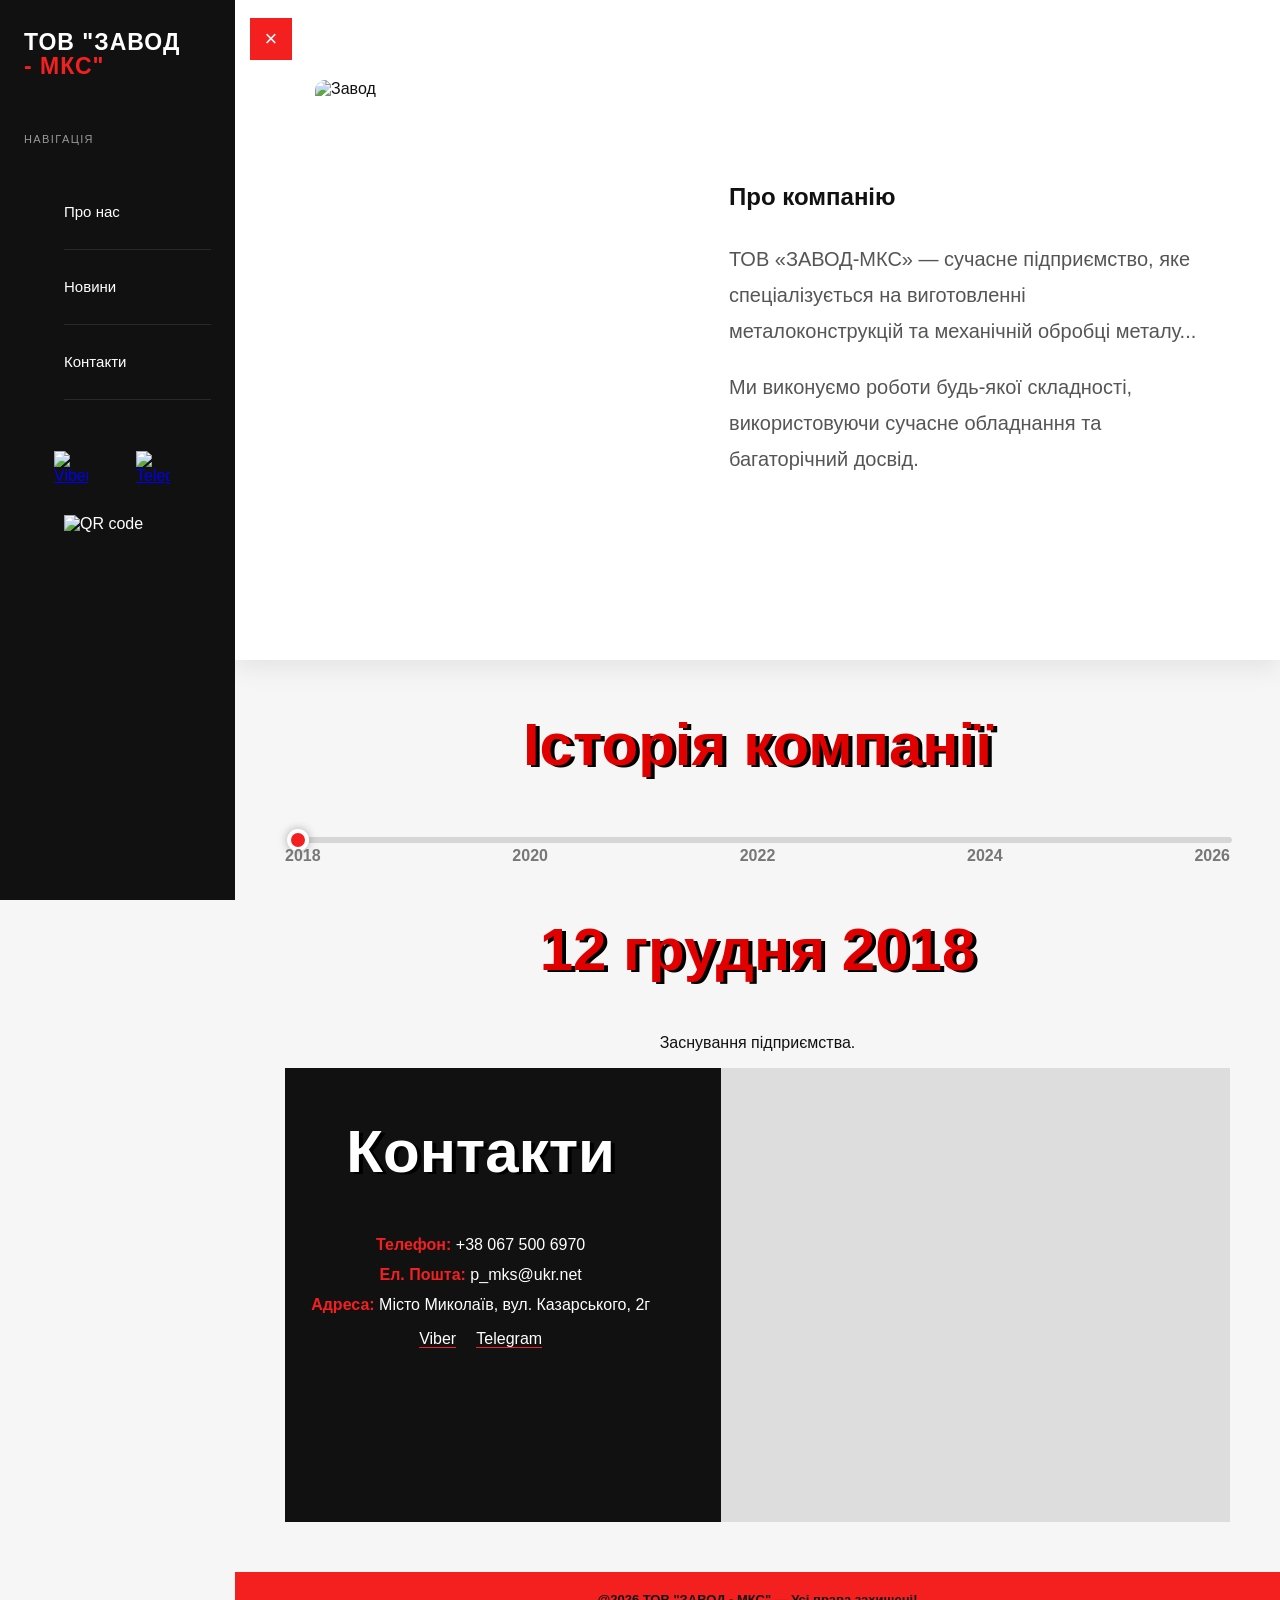
==== aboutus.html @ 64f606a2 "Add files via upload" ====
<!doctype html>
<html lang="uk">
<head>
  <meta charset="utf-8" />
  <link rel="stylesheet" href="./aboutus.css">
  <meta name="viewport" content="width=device-width, initial-scale=1">
<meta name="description" content="ТОВ «ЗАВОД-МКС» — виробник металоконструкцій у Миколаєві. Проєктування, виготовлення та монтаж металоконструкцій, лазерне різання, гнуття металу, токарні, фрезерні та зварювальні роботи.">
  <link rel="icon" href="./image/favicon.ico" type="image/x-icon">
    <title>ТОВ "ЗАВОД-МКС" - Про нас | Про нашу компанію | Послуги металургічного заводу | Миколаївський завод</title>
     </head>
    <body class="menu-closed">
  <button
    class="menu-toggle"
    type="button"
    aria-label="Відкрити меню"
    aria-expanded="false"
  >
    ☰
  </button>

  <aside class="sidebar">
    <div class="logo">
      ТОВ "ЗАВОД <br />
      <span>- МКС"</span>
    </div>

    <div class="side-title">Навігація</div>

    <nav>
      <ul>
      <a target="_blank" href="./aboutus.html">Про нас</a>
      <a target="_blank" href="./news.html">Новини</a>
      <a href="#contacts">Контакти</a>
      </ul>
    </nav>
    <div class="sidebar-social">

   <a href="viber://add?number=380675006970" class="viber-button" target="_blank">
        <img src="https://cdn-icons-png.flaticon.com/512/3938/3938039.png" alt="Viber">
    </a>

    <a target="_blank" href="https://t.me/p_mks1">
        <img src="https://upload.wikimedia.org/wikipedia/commons/thumb/8/83/Telegram_2019_Logo.svg/960px-Telegram_2019_Logo.svg.png" alt="Telegram">
    </a>

    


</div>
<a class="QRcode"><img width="100px" src="./image/favicon.svg" alt="QR code"></a>
  </aside>
  <main>
      <section class="about-company">
    <img src="./image/photo_2026-06-26_18-58-12.jpg" alt="Завод">

    
    <div class="about-text">
        <h1>Про компанію</h1>

        <p>
            ТОВ «ЗАВОД-МКС» — сучасне підприємство,
            яке спеціалізується на виготовленні
            металоконструкцій та механічній обробці металу...
        </p>

        <p>
            Ми виконуємо роботи будь-якої складності,
            використовуючи сучасне обладнання та багаторічний досвід.
        </p>
    </div>
</section>

<section class="timeline">

   <h2>Історія компанії</h2>

<input type="range"
       id="timeline"
       min="0"
       max="4"
       value="0">

<div class="years">
    <span>2018</span>
    <span>2020</span>
    <span>2022</span>
    <span>2024</span>
    <span>2026</span>
</div>

<div id="history"></div>
       <section class="contacts" id="contacts">
      <div>
        <h2>Контакти</h2>   

        <div class="contact-list">
          <p><b>Телефон: </b><a style="text-decoration: none;" href="tel:+380675006970"> +38 067 500 6970</a></p>
          <p><b>Ел. Пошта: </b><a style="text-decoration: none;" href="mailto:p_mks@ukr.net">p_mks@ukr.net</a></p>
          <p><b>Адреса: </b><a style="text-decoration: none;" href="https://maps.app.goo.gl/kvUd4vsqKeRuADbv7"> Місто Миколаїв, вул. Казарського, 2г</a></p>
        </div>

        <p class="social">
          <a style="text-decoration: none;" href="#"></a>
          <a style="text-decoration: none;" href="viber://add?number=380675006970">Viber</a>
          <a style="text-decoration: none;" target="_blank" href="https://t.me/p_mks1">Telegram</a>
        </p>
      </div>

      <div class="map">
      <iframe src="https://www.google.com/maps/embed?pb=!1m18!1m12!1m3!1d2721.8354422078733!2d32.0556218!3d46.98456669999999!2m3!1f0!2f0!3f0!3m2!1i1024!2i768!4f13.1!3m3!1m2!1s0x40c5cb7e267bd727%3A0x16fc075659469d94!2z0KLQntCSICLQl9CQ0JLQntCUIC0g0JzQmtChIg!5e0!3m2!1sru!2sua!4v1783364056772!5m2!1sru!2sua" width="600" height="450" style="border:0;" allowfullscreen="" loading="lazy" referrerpolicy="strict-origin-when-cross-origin"></iframe>
      </div>
    </section>
</main>
 <footer>
    <div class="Logo"> 
   @2026 ТОВ "ЗАВОД - МКС" — Усі права захищені!
    </div>
  </footer>
<script>
    const toggle = document.querySelector(".menu-toggle");
    const menuLinks = document.querySelectorAll("nav a");

    function isMobile() {
      return window.innerWidth <= 800;
    }

    function updateMenuButton() {
      const isClosed = document.body.classList.contains("menu-closed");

      toggle.textContent = isClosed ? "☰" : "×";
      toggle.setAttribute("aria-expanded", String(!isClosed));
      toggle.setAttribute(
        "aria-label",
        isClosed ? "Відкрити меню" : "Закрити меню"
      );
    }

    function syncMenu() {
      if (isMobile()) {
        document.body.classList.add("menu-closed");
      } else {
        document.body.classList.remove("menu-closed");
      }

      updateMenuButton();
    }

    toggle.addEventListener("click", () => {
      document.body.classList.toggle("menu-closed");
      updateMenuButton();
    });

    menuLinks.forEach((link) => {
      link.addEventListener("click", () => {
        if (isMobile()) {
          document.body.classList.add("menu-closed");
          updateMenuButton();
        }
      });
    });

    window.addEventListener("resize", syncMenu);

    syncMenu();

/*TIMELINE*/
   const history = [
{
    year:"12 грудня 2018",
    text:"Заснування підприємства."
},
{
    year:"2020",
    text:"Відкриття нового виробничого цеху."
},
{
    year:"2022",
    text:"Закуплено нове обладнання."
},
{
    year:"2024",
    text:"Розширення виробництва."
},
{
    year:"2026",
    text:"Запуск лазерного комплексу."
}];

const slider = document.getElementById("timeline");
const block = document.getElementById("history");

function update(){
    const item = history[slider.value];

    block.innerHTML = `
        <h2>${item.year}</h2>
        <p>${item.text}</p>
    `;
}

slider.addEventListener("input", update);

update();

/*ANIMATION*/
function update(){

    const item = history[slider.value];

    block.classList.remove("show");

    setTimeout(()=>{
        block.innerHTML=`
            <h2>${item.year}</h2>
            <p>${item.text}</p>
        `;
        block.classList.add("show");
    },150);

    
}


  </script>
    </body>
---- aboutus.css ----
:root {
  --orange: #f42020;
  --black: #111;
  --white: #fff;
  --line: #e8e8e8;
  --sidebar-width: 235px;
}
* {
  box-sizing: border-box;
}

html {
  scroll-behavior: smooth;
}


body {
  margin: 0;
  font-family: Arial, Helvetica, sans-serif;
  color: var(--black);
  background: #f6f6f6;
  overflow-x: hidden;
}

.sidebar {
  position: fixed;
  z-index: 4;
  top: 0;
  left: 0;
  display: flex;
  flex-direction: column;
  width: var(--sidebar-width);
  height: 100vh;
  padding: 30px 24px;
  color: var(--white);
  background: var(--black);
  transition: transform 0.3s ease;
}

.logo {
  font-size: 23px;
  font-weight: 900;
  line-height: 1.05;
  letter-spacing: 1px;
}

.logo span {
  color: var(--orange);
}

.side-title {
  margin: 55px 0 14px;
  color: #999;
  font-size: 11px;
  letter-spacing: 1.4px;
  text-transform: uppercase;
}

nav a {
  display: block;
  padding: 12px 0;
  color: var(--white);
  font-size: 15px;
  line-height: 50px;
  text-decoration: none;
  border-bottom: 1px solid #292929;
}

nav a:hover {
  color: var(--orange);
}

.side-foot {
  margin-top: auto;
  color: #999;
  font-size: 12px;
  line-height: 1.5;
}

.sidebar-social {
  display: flex;
  gap: 18px;
  margin-top: 35px;
}

.sidebar-social img {
  display: flex;
  margin-left: 30px;
  width: 34px;
  height: 34px;
  transition: .3s;
}

.QRcode {
  margin: 30px 0 0 40px;
}

.sidebar-social img:hover {
  transform: scale(1.15);
}
/* Menu button */

.menu-toggle {
  position: fixed;
  z-index: 10;
  top: 18px;
  left: 250px;
  width: 42px;
  height: 42px;
  color: var(--white);
  font-size: 22px;
  cursor: pointer;
  background: var(--orange);
  border: 0;
  transition: left 0.3s ease;
}
main,
footer {
    margin-left: var(--sidebar-width);
    transition: margin-left .3s ease;
}

body.menu-closed main,
body.menu-closed footer {
    margin-left: 0;
}

body.menu-closed .sidebar {
  transform: translateX(calc(-100% - 5px));
}
body.menu-closed .menu-toggle {
  left: 15px;
}

/* Про нас */

.about-company{
    display:flex;
    align-items:center;
    gap:60px;
    padding:80px;
    background:#fff;
    box-shadow:0 8px 25px rgba(0,0,0,.08);
}

.about-company img{
    width:40%;
    height:500px;
    object-fit:cover;
    border-radius:10px;
}

.about-text{
    flex:1;
}

.about-text h1{
    margin-bottom:30px;
}

.about-text p{
    font-size:20px;
    line-height:1.8;
    color:#555;
}

/* ===== History ===== */

.history{
    margin-top:80px;
}

.history h2{
  
    text-align:center;
    margin-bottom:50px;
    font-size:50px;
}

/* Ползунок */

.timeline{
    margin:50px 50px 50px 50px;
    text-align:center;
}


.timeline h2 {
    color: rgb(224, 0, 0);
    font-size: 60px;
      text-shadow: 4px 2px 0px rgb(0, 0, 0)
}

.timeline input[type=range]{
    width:100%;
    appearance:none;
    height:6px;
    background:#d6d6d6;
    border-radius:20px;
    outline:none;
    cursor:pointer;
}

/* Chrome */

.timeline input[type=range]::-webkit-slider-thumb{
    appearance:none;
    width:22px;
    height:22px;
    border-radius:50%;
    background:#f42020;
    border:4px solid #fff;
    box-shadow:0 0 10px rgba(0,0,0,.3);
    transition:.25s;
}

.timeline input[type=range]::-webkit-slider-thumb:hover{
    transform:scale(1.2);
}

/* Firefox */

.timeline input[type=range]::-moz-range-thumb{
    width:22px;
    height:22px;
    border:none;
    border-radius:50%;
    background:#f42020;
    
}


/* Года */

.years{
    display:flex;
    justify-content:space-between;
    margin-bottom:45px;
}

.years span{
    font-weight:700;
    color:#777;
    transition:.3s;
}

.years span.active{
    color:#f42020;
    transform:scale(1.15);
}


/* Карточка */

.history-card{
    display:flex;
    gap:40px;
    align-items:center;
    background:#fff;
    border-left:6px solid #f42020;
    padding:35px;
    box-shadow:0 8px 25px rgba(0,0,0,.08);
    border-radius:8px;
}

.history-card img{
    width:320px;
    height:220px;
    object-fit:cover;
    border-radius:8px;
}

.history-content{
    flex:1;
}

.history-content h3{
    margin:0 0 15px;
    color:#f42020;
    font-size:34px;
}

.history-content p{
    margin:0;
    color:#555;
    font-size:18px;
    line-height:1.8;
}


/* Timeline animation */

.history-card{
    animation:fade .35s ease;
}

#history{
    margin-top:50px;
    animation: fadeUp .4s ease;
}

@keyframes fadeUp{
    from{
        opacity:0;
        transform:translateY(30px);
    }
    to{
        opacity:1;
        transform:translateY(0);
    }
    
}
#history{
    opacity:0;
    transform:translateY(20px);
    transition:.35s;
}

#history.show{
    opacity:1;
    transform:translateY(0);
}
input[type=range]::-webkit-slider-thumb{
    transition:.25s;
}

input[type=range]::-webkit-slider-thumb:hover{
    transform:scale(1.25);
}

input[type=range]:active::-webkit-slider-thumb{
    transform:scale(1.5);
}
/*CONTACTS*/

.contacts{
    display: grid;
  grid-template-columns: 1fr 1.3fr;
  gap: 45px;
  color: var(--white);
  background: var(--black);
}

.contacts h2 {
  color: var(--white);
}

.contact-list p {
  margin: 12px 0;
  color: #ddd;
  ;
}

.contact-list a:hover {
  color: rgb(218, 13, 13)
}

.contact-list b {
  color: var(--orange);
}

.contact-list a {
  text-decoration: none;
  color: white;
  transition: color 0.4s ease-in-out
}

.social a {
  margin-right: 16px;
  color: var(--white);
  text-decoration: none;
  border-bottom: 1px solid var(--orange);
  color: white;
  transition: color 0.3s ease-in-out;
}

.social a:hover {
  color: rgb(38, 0, 255);
}

.map {
  min-height: 330px;
  background: #ddd;
}

.map iframe {
  width: 100%;
  min-height: 330px;
  border: 0;
  filter: grayscale(1) contrast(1.1);
}

/*  MOBILE  */

@media(max-width:800px){

.contacts{
    grid-template-columns:1fr;
    padding:45px 20px;
}

.contacts h2{
    font-size:30px;
    
}

.contact-list p{
    font-size:17px;
}

.social{
    display:flex;
    justify-content:center;
    gap:20px;
    flex-wrap:wrap;
}

.map iframe{
    min-height:280px;
}

}
/* Footer */

footer {
  display: flex;
  font-size: 13px;
  font-weight: 700;
  background: var(--orange);
  align-items: center;
  flex-direction: column;
  justify-content: center;
  gap: 10px;
  padding: 20px;
}



/* Mobile */

@media(max-width:800px){

.about{
    padding:50px 20px;
}

.about-info{
    flex-direction:column;
}

.about-info img{
    width:100%;
    height:260px;
}

.about-text h1{
    text-align:center;
    font-size:36px;
}

.about-text p{
    font-size:17px;
}

.history-card{
    flex-direction:column;
    padding:20px;
}

.history-card img{
    width:100%;
    height:220px;
}

.history-content h3{
    text-align:center;
    font-size:28px;
}

.history-content p{
    font-size:17px;
}

.years span{
    font-size:12px;
}}
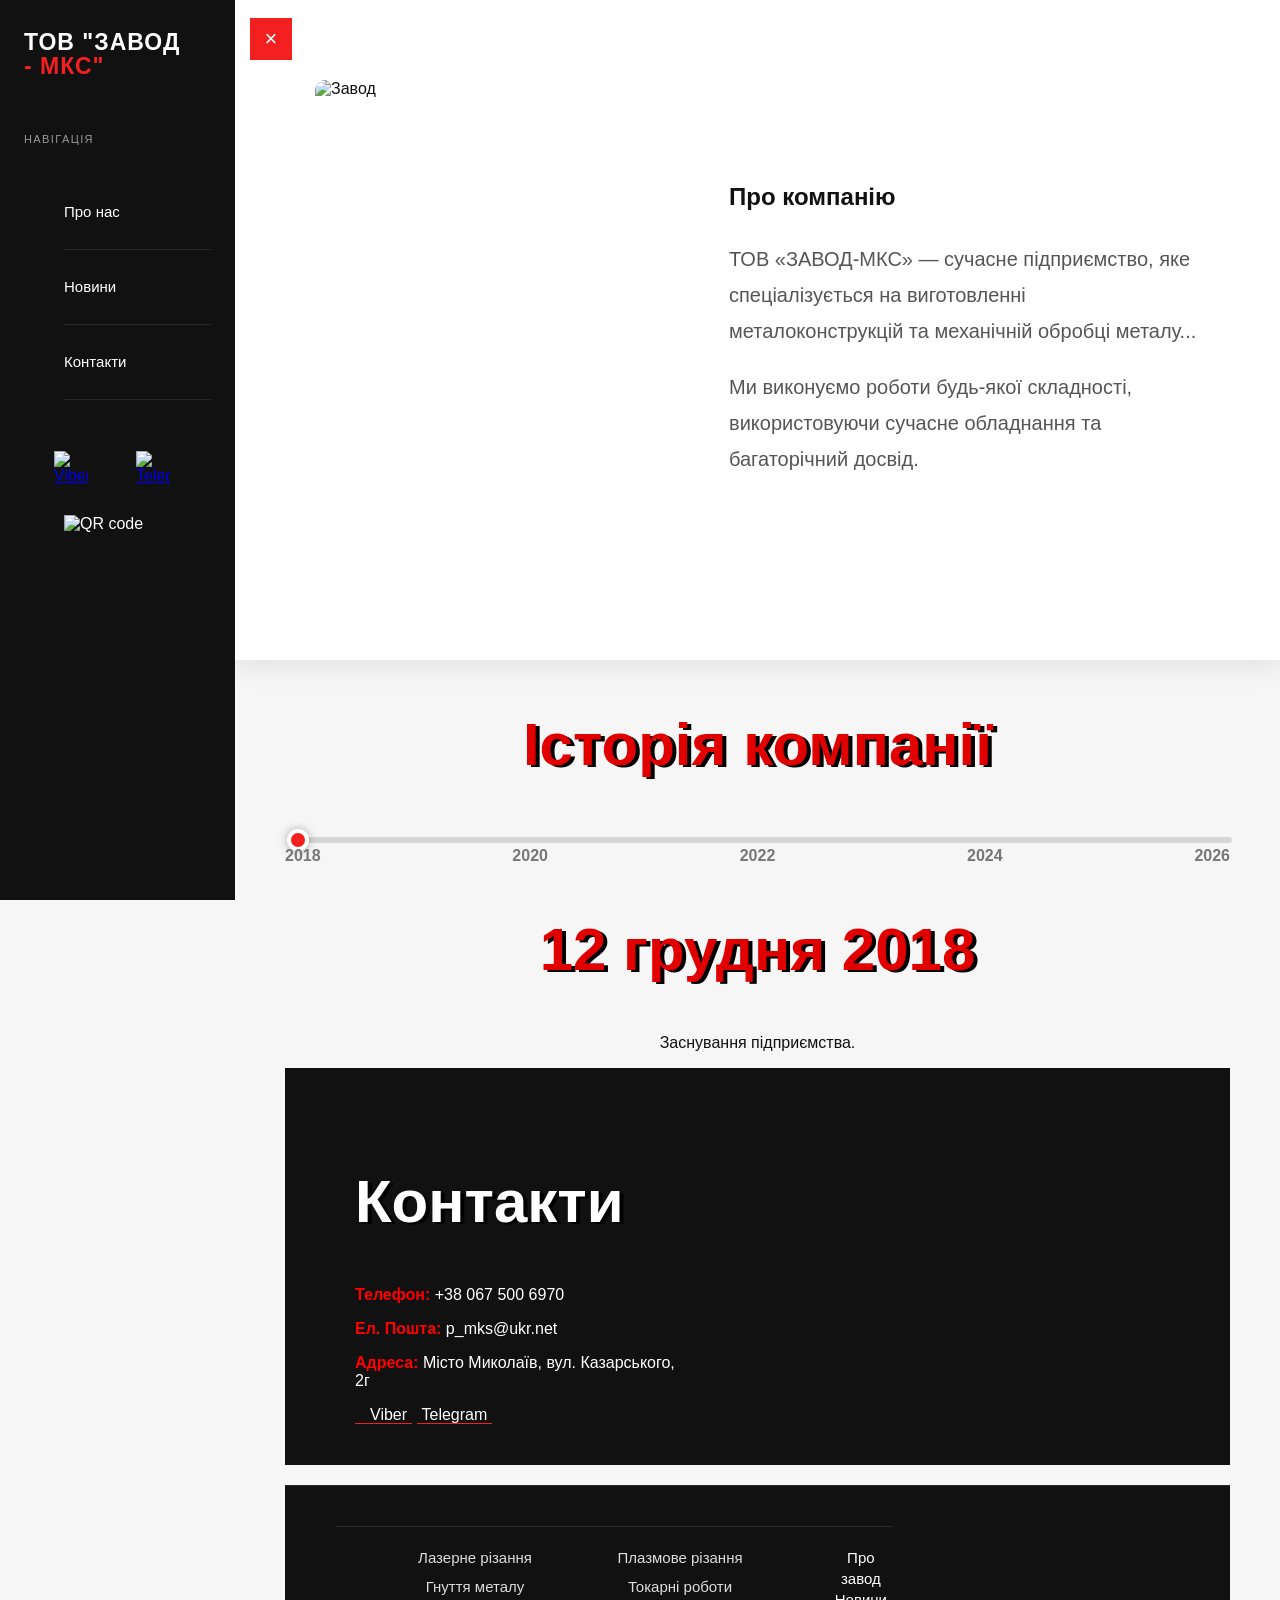
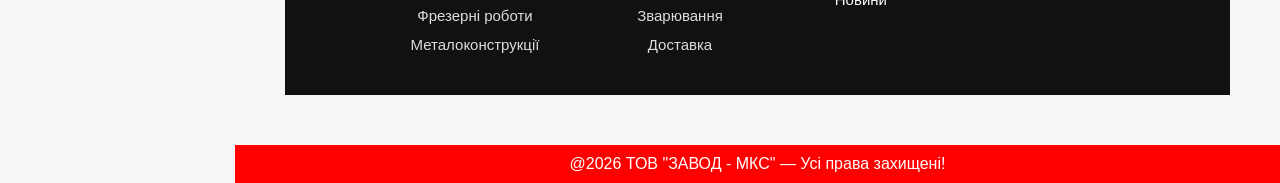
==== commit 1e5ed16d: "Add files via upload" ====
--- a/aboutus.html
+++ b/aboutus.html
@@ -89,7 +89,7 @@
 </div>
 
 <div id="history"></div>
-       <section class="contacts" id="contacts">
+         <section class="contacts" id="contacts">
       <div>
         <h2>Контакти</h2>   
 
@@ -107,9 +107,44 @@
       </div>
 
       <div class="map">
-      <iframe src="https://www.google.com/maps/embed?pb=!1m18!1m12!1m3!1d2721.8354422078733!2d32.0556218!3d46.98456669999999!2m3!1f0!2f0!3f0!3m2!1i1024!2i768!4f13.1!3m3!1m2!1s0x40c5cb7e267bd727%3A0x16fc075659469d94!2z0KLQntCSICLQl9CQ0JLQntCUIC0g0JzQmtChIg!5e0!3m2!1sru!2sua!4v1783364056772!5m2!1sru!2sua" width="600" height="450" style="border:0;" allowfullscreen="" loading="lazy" referrerpolicy="strict-origin-when-cross-origin"></iframe>
+       <iframe src="https://www.google.com/maps/embed?pb=!1m18!1m12!1m3!1d2721.8354422078733!2d32.0556218!3d46.98456669999999!2m3!1f0!2f0!3f0!3m2!1i1024!2i768!4f13.1!3m3!1m2!1s0x40c5cb7e267bd727%3A0x16fc075659469d94!2z0KLQntCSICLQl9CQ0JLQntCUIC0g0JzQmtChIg!5e0!3m2!1sru!2sua!4v1783364056772!5m2!1sru!2sua" 
+       width="600" 
+       height="450"
+        style="border:0;"
+         allowfullscreen="" 
+         loading="lazy" 
+         referrerpolicy="strict-origin-when-cross-origin">
+        </iframe>
       </div>
-    </section>
+      </section>
+      <div class="footer-production">
+     <div>
+    <ul>
+        <div class="footer-production">
+
+    <div>
+
+        <ul class="footer-list">
+            <li>Лазерне різання</li>
+            <li>Плазмове різання</li>
+            <li>Гнуття металу</li>
+            <li>Токарні роботи</li>
+            <li>Фрезерні роботи</li>
+            <li>Зварювання</li>
+            <li>Металоконструкції</li>
+            <li>Доставка</li>
+        </ul>
+    </div>
+
+    <div>
+
+        <ul class="footer-list-links">
+            <li><a href="./aboutus.html">Про завод</a></li>
+            <li><a href="./news.html">Новини</a></li>
+        </ul>
+    </div>
+
+</div>
 </main>
  <footer>
     <div class="Logo"> 
--- a/aboutus.css
+++ b/aboutus.css
@@ -331,77 +331,235 @@
 input[type=range]:active::-webkit-slider-thumb{
     transform:scale(1.5);
 }
+
 /*CONTACTS*/
 
+footer{
+    background:#111;
+    color:#fff;
+}
+
 .contacts{
-    display: grid;
-  grid-template-columns: 1fr 1.3fr;
-  gap: 45px;
-  color: var(--white);
-  background: var(--black);
+    display:grid;
+    grid-template-columns:320px 1fr;
+    gap:35px;
+    padding:50px 70px 25px;
+    background:#111;
+    color:#fff;
+    text-align:left;
+
+}
+.contacts a{
+  text-decoration:none;
+  color:#ffffff;
+}
+
+.contact-list b {
+  color: rgb(255, 0, 0);
+}
+
+.contact-list a {
+  color: #fff;
+   transition: color .3s ease-in-out;
+}
+
+.contact-list a:hover{
+  color:red;
 }
 
 .contacts h2 {
-  color: var(--white);
-}
-
-.contact-list p {
-  margin: 12px 0;
-  color: #ddd;
-  ;
-}
-
-.contact-list a:hover {
-  color: rgb(218, 13, 13)
-}
-
-.contact-list b {
-  color: var(--orange);
-}
-
-.contact-list a {
-  text-decoration: none;
-  color: white;
-  transition: color 0.4s ease-in-out
+    color: #fff;
 }
 
 .social a {
-  margin-right: 16px;
-  color: var(--white);
+  color: #fff;
   text-decoration: none;
   border-bottom: 1px solid var(--orange);
-  color: white;
+  gap: 0 10px;
   transition: color 0.3s ease-in-out;
+  padding: 0 5px;
 }
 
 .social a:hover {
   color: rgb(38, 0, 255);
 }
 
-.map {
-  min-height: 330px;
-  background: #ddd;
-}
-
-.map iframe {
-  width: 100%;
-  min-height: 330px;
-  border: 0;
-  filter: grayscale(1) contrast(1.1);
-}
+.map{
+    min-height:220px;
+}
+
+.map iframe{
+    width:100%;
+    height:220px;
+    min-height:220px;
+}
+
+.footer-production{
+    grid-column:1/-1;
+
+     background:#111;
+    color:#fff;
+
+    display:grid;
+    grid-template-columns:2fr 1fr;
+    gap:60px;
+
+    margin-top:20px;
+    padding-top:20px;
+    padding-left:50px;
+    padding-bottom:20px;
+    border-top:1px solid #2b2b2b;
+}
+
+.footer-production h3{
+    margin:0 0 10px;
+    font-size:22px;
+}
+
+.footer-production ul{
+    margin:0;
+    padding:0;
+    list-style:none;
+}
+
+.footer-list{
+    display:grid;
+    grid-template-columns:repeat(2,minmax(180px,1fr));
+    gap:8px 25px;
+    color:#747474;
+}
+
+.footer-production li{
+    color:#ddd;
+    font-size:15px;
+    line-height:1.4;
+    
+}
+
+.footer-production a{
+    color:#ddd;
+    text-decoration:none;
+}
+
+.footer-production a{
+    color:#fff;
+    text-decoration:none;
+    transition:.3s;
+}
+
+.footer-production a:visited{
+    color:#fff;
+}
+
+.footer-production a:hover{
+    color:var(--orange);
+}
+
+.footer-production a:hover{
+    color:var(--orange);
+}
+
+footer {
+  background: #ff0000;
+  color: #fff;
+  display: flex;
+  justify-content: center;
+  align-items: center;
+  padding: 10px 0 10px 0;
+}
+
 
 /*  MOBILE  */
 
-@media(max-width:800px){
+@media (max-width:768px){
+
+main{
+    margin-left:0;
+}
+
+/* Про компанию */
+
+.about-company{
+    display:flex;
+    flex-direction:column;
+    padding:80px 20px 40px;
+    gap:30px;
+}
+
+.about-company img{
+    width:100%;
+    height:240px;
+    object-fit:cover;
+}
+
+.about-text{
+    text-align:center;
+}
+
+.about-text h1{
+    font-size:36px;
+}
+
+.about-text p{
+    font-size:17px;
+    line-height:1.7;
+}
+
+/* Таймлайн */
+
+.timeline{
+    padding:40px 20px;
+}
+
+.timeline h2{
+    font-size:34px;
+    text-align:center;
+    margin-bottom:35px;
+}
+
+#timeline{
+    width:100%;
+}
+
+.years{
+    display:flex;
+    justify-content:space-between;
+    margin-top:12px;
+}
+
+.years span{
+    font-size:12px;
+}
+
+#history{
+    margin-top:40px;
+    text-align:center;
+}
+
+#history h2{
+    font-size:42px;
+}
+
+#history p{
+    font-size:17px;
+    line-height:1.7;
+}
+
+/* Контакты */
 
 .contacts{
-    grid-template-columns:1fr;
-    padding:45px 20px;
+    display:flex;
+    flex-direction:column;
+    padding:40px 20px;
+    gap:30px;
 }
 
 .contacts h2{
-    font-size:30px;
-    
+    text-align:center;
+}
+
+.contact-list{
+    text-align:center;
 }
 
 .contact-list p{
@@ -416,71 +574,30 @@
 }
 
 .map iframe{
-    min-height:280px;
-}
-
-}
-/* Footer */
-
-footer {
-  display: flex;
-  font-size: 13px;
-  font-weight: 700;
-  background: var(--orange);
-  align-items: center;
-  flex-direction: column;
-  justify-content: center;
-  gap: 10px;
-  padding: 20px;
-}
-
-
-
-/* Mobile */
-
-@media(max-width:800px){
-
-.about{
-    padding:50px 20px;
-}
-
-.about-info{
-    flex-direction:column;
-}
-
-.about-info img{
     width:100%;
-    height:260px;
-}
-
-.about-text h1{
-    text-align:center;
-    font-size:36px;
-}
-
-.about-text p{
-    font-size:17px;
-}
-
-.history-card{
-    flex-direction:column;
-    padding:20px;
-}
-
-.history-card img{
-    width:100%;
-    height:220px;
-}
-
-.history-content h3{
-    text-align:center;
-    font-size:28px;
-}
-
-.history-content p{
-    font-size:17px;
-}
-
-.years span{
-    font-size:12px;
-}}+    height:280px;
+}
+
+/* Футер */
+
+footer{
+    text-align:center;
+    padding:18px;
+    font-size:13px;
+}
+
+/* Боковое меню */
+
+.sidebar{
+    width:230px;
+}
+
+.menu-toggle{
+    left:15px;
+}
+
+body:not(.menu-closed) .menu-toggle{
+    left:245px;
+}
+
+}
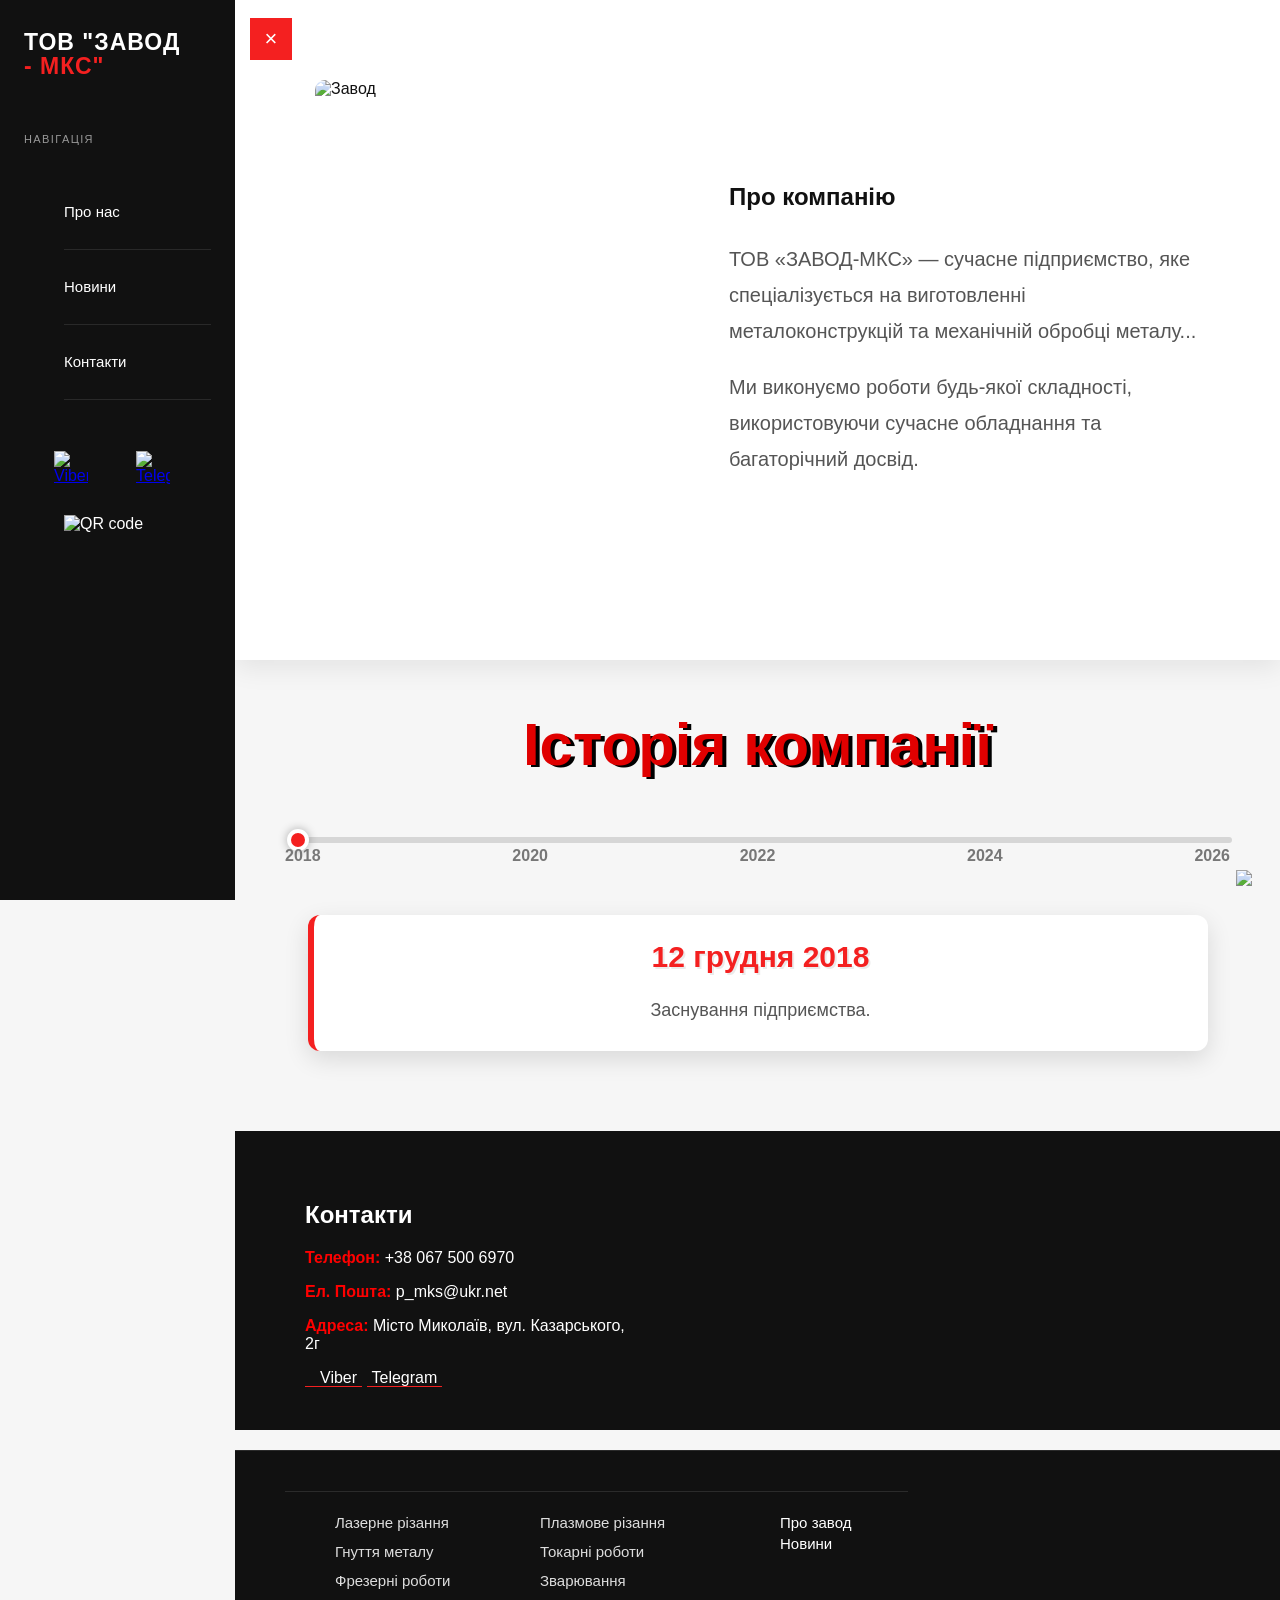
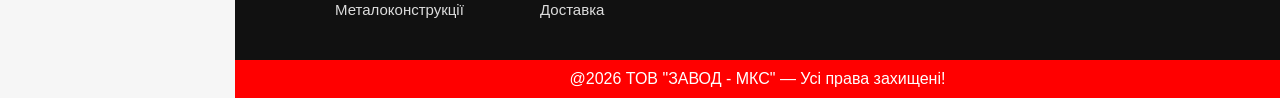
==== commit 5198ff66: "Add files via upload" ====
--- a/aboutus.html
+++ b/aboutus.html
@@ -87,9 +87,10 @@
     <span>2024</span>
     <span>2026</span>
 </div>
-
+</section>  
 <div id="history"></div>
          <section class="contacts" id="contacts">
+          
       <div>
         <h2>Контакти</h2>   
 
@@ -117,6 +118,7 @@
         </iframe>
       </div>
       </section>
+      
       <div class="footer-production">
      <div>
     <ul>
@@ -145,6 +147,7 @@
     </div>
 
 </div>
+  <a class="tell" href="tel:+380675006970"><img src="./image/tell.png"></a>
 </main>
  <footer>
     <div class="Logo"> 
--- a/aboutus.css
+++ b/aboutus.css
@@ -177,6 +177,48 @@
     font-size:50px;
 }
 
+/* Блок истории */
+
+#history{
+    max-width: 900px;
+    margin: 40px auto 80px;
+    padding: 35px;
+
+    background: #fff;
+    border-left: 6px solid #f42020;
+    border-radius: 12px;
+
+    box-shadow: 0 8px 25px rgba(0,0,0,.12);
+
+    opacity: 0;
+    transform: translateY(20px);
+    transition: .35s;
+}
+
+#history.show{
+    opacity: 1;
+    transform: translateY(0);
+}
+
+/* Дата */
+
+#history h2{
+    margin: 0 0 20px;
+    font-size: 42px;
+    color: #f42020;
+    font-weight: 700;
+    text-shadow: 2px 2px 0 rgba(0,0,0,.08);
+}
+
+/* Описание */
+
+#history p{
+    margin: 0;
+    font-size: 22px;
+    line-height: 1.8;
+    color: #555;
+}
+
 /* Ползунок */
 
 .timeline{
@@ -332,6 +374,7 @@
     transform:scale(1.5);
 }
 
+
 /*CONTACTS*/
 
 footer{
@@ -459,6 +502,20 @@
     color:var(--orange);
 }
 
+    #history{
+  
+        padding: 25px;
+    }
+
+    #history h2{
+        font-size: 30px;
+        text-align: center;
+    }
+
+    #history p{
+        font-size: 18px;
+        text-align: center;
+    }
 footer {
   background: #ff0000;
   color: #fff;
@@ -468,21 +525,26 @@
   padding: 10px 0 10px 0;
 }
 
-
+.tell {
+  position: fixed;
+  bottom: 10px;
+  right: 10px;
+  z-index: 9999;
+  padding-top: 12px;
+  padding-right: 18px;
+  font-weight: bold;
+  border-radius: 60px;
+}
 /*  MOBILE  */
 
-@media (max-width:768px){
-
-main{
-    margin-left:0;
-}
+@media (max-width:800px){
 
 /* Про компанию */
 
 .about-company{
     display:flex;
     flex-direction:column;
-    padding:80px 20px 40px;
+
     gap:30px;
 }
 
@@ -508,7 +570,7 @@
 /* Таймлайн */
 
 .timeline{
-    padding:40px 20px;
+    padding:40px 10px;
 }
 
 .timeline h2{
@@ -545,59 +607,141 @@
     line-height:1.7;
 }
 
-/* Контакты */
+
+  .news-image {
+        height: 220px;
+    }
+
+    .news-content {
+        padding: 20px;
+    }
+
+    .news-content h2 {
+        font-size: 28px;
+    }
+
+    .news-content p {
+        font-size: 16px;
+    }
+
+  .map iframe {
+    height: 280px;
+  }
+
+  .contact-list p {
+    font-size: 17px;
+  }
+
+  .social {
+    display: flex;
+    justify-content: center;
+    gap: 20px;
+    flex-wrap: wrap;
+  }
+
+
+  footer {
+    flex-direction: column;
+    text-align: center;
+    gap: 10px;
+    padding: 20px;
+  }
+
+  footer img {
+    margin: 0;
+  }
+
+
+  .sidebar-social {
+    justify-content: center;
+  }
+
+  .sidebar-social img {
+    margin: 0;
+  }
+
+  .QRcode {
+    display: flex;
+    justify-content: center;
+    margin: 25px 0 0;
+  }
+
+  .QRcode img {
+    width: 90px;
+  }
+  .card,
+.special-cards,
+.delivery-card {
+    width: 100% !important;
+    margin: 0 !important;
+}
+.delivery-card {
+    grid-column: auto !important;
+}
+
+/*FOOTER*/
 
 .contacts{
-    display:flex;
-    flex-direction:column;
-    padding:40px 20px;
-    gap:30px;
-}
-
-.contacts h2{
-    text-align:center;
-}
-
-.contact-list{
-    text-align:center;
-}
-
-.contact-list p{
-    font-size:17px;
-}
-
-.social{
-    display:flex;
-    justify-content:center;
-    gap:20px;
-    flex-wrap:wrap;
-}
-
-.map iframe{
-    width:100%;
-    height:280px;
-}
-
-/* Футер */
+    display: flex;
+    flex-direction: column;
+    width: 100%;
+    padding: 40px 20px;
+    gap: 30px;
+    background-color: #111;
+}
+.contacts h2 {
+    text-align: center;
+    font-size:42px ;
+}
+.footer-production{
+    display: flex;
+    flex-direction: column;
+    align-items: center;
+
+    width: 100%;
+
+    margin: 20px 0 0;
+    padding: 20px 0;
+
+    gap: 25px;
+
+    border-top: 1px solid #2b2b2b;
+}
+
+.footer-list{
+    display: flex;
+    flex-direction: column;
+
+    align-items: center;
+
+    width: 100%;
+    gap: 12px;
+}
+
+.footer-list-links{
+    display: flex;
+    flex-direction: column;
+
+    align-items: center;
+
+    width: 100%;
+    gap: 12px;
+
+    padding: 0;
+    margin: 0;
+}
+
+.footer-list li,
+.footer-list-links li{
+    width: auto;
+    margin: 0;
+    text-align: center;
+}
 
 footer{
-    text-align:center;
-    padding:18px;
-    font-size:13px;
-}
-
-/* Боковое меню */
-
-.sidebar{
-    width:230px;
-}
-
-.menu-toggle{
-    left:15px;
-}
-
-body:not(.menu-closed) .menu-toggle{
-    left:245px;
-}
-
-}+    width: 100%;
+    margin: 0;
+    padding: 15px;
+    text-align: center;
+}
+}
